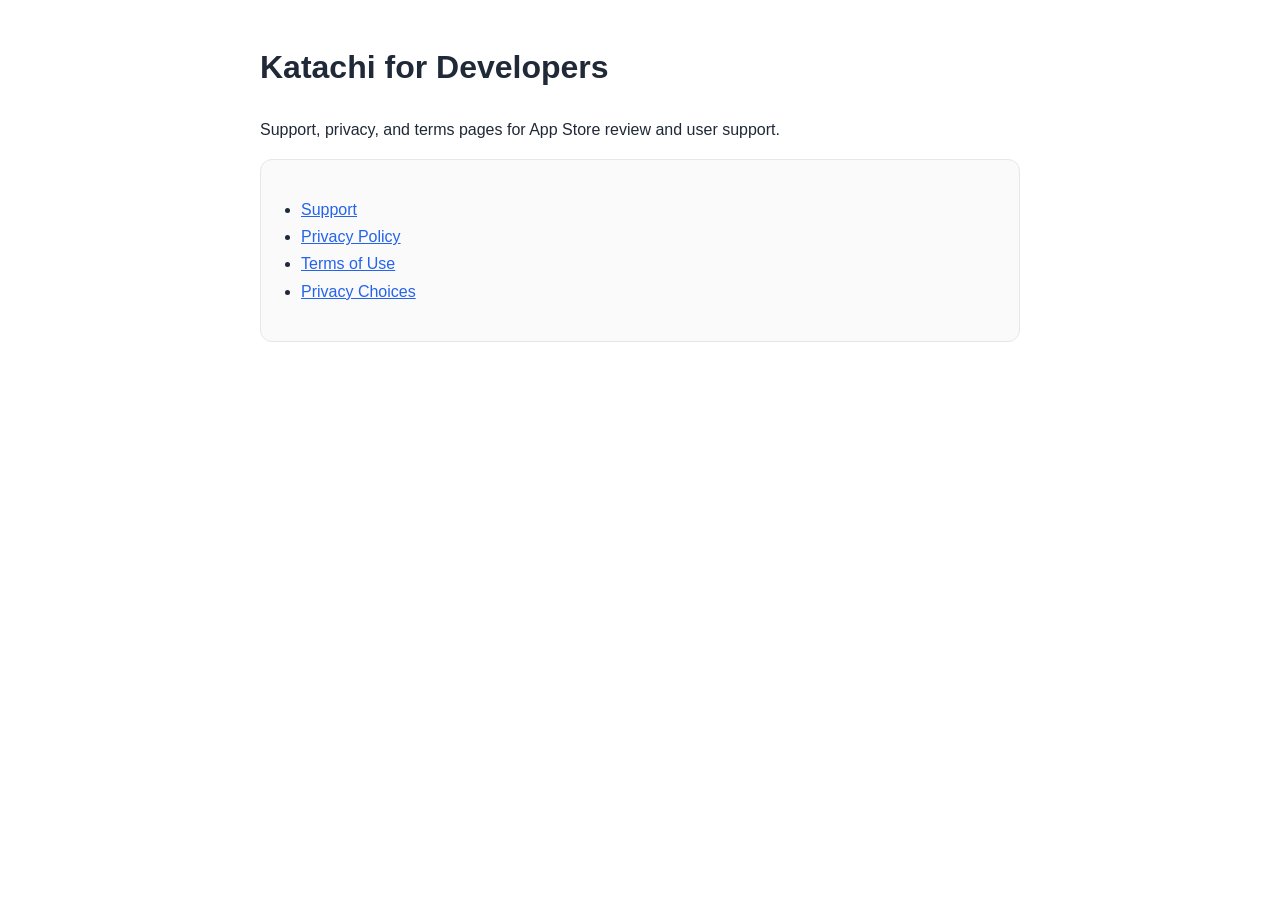
==== docs/index.html @ ce506efa "Prepare release docs and pages" ====
<!doctype html>
<html lang="ja">
<head>
  <meta charset="utf-8">
  <meta name="viewport" content="width=device-width, initial-scale=1">
  <title>Katachi for Developers</title>
  <style>
    body{font-family:-apple-system,BlinkMacSystemFont,"Hiragino Sans","Hiragino Kaku Gothic ProN",sans-serif;line-height:1.7;max-width:760px;margin:40px auto;padding:0 20px;color:#1f2937}
    a{color:#2563eb}
    ul{padding-left:20px}
    .card{padding:20px;border:1px solid #e5e7eb;border-radius:12px;background:#fafafa}
  </style>
</head>
<body>
  <h1>Katachi for Developers</h1>
  <p>Support, privacy, and terms pages for App Store review and user support.</p>
  <div class="card">
    <ul>
      <li><a href="./support.html">Support</a></li>
      <li><a href="./privacy-policy.html">Privacy Policy</a></li>
      <li><a href="./terms-of-use.html">Terms of Use</a></li>
      <li><a href="./privacy-choices.html">Privacy Choices</a></li>
    </ul>
  </div>
</body>
</html>
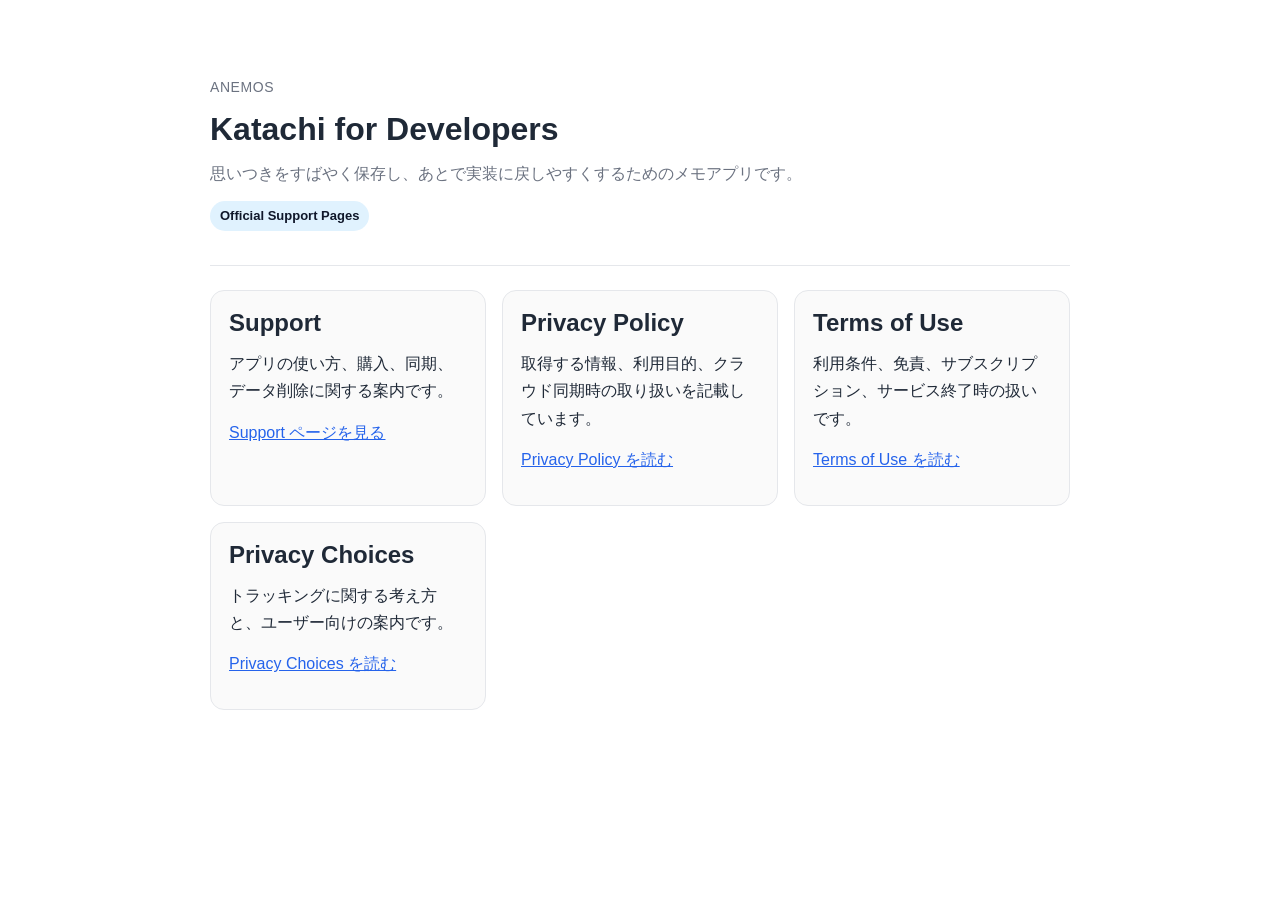
==== commit 27ae683b: "Polish GitHub Pages support site" ====
--- a/docs/index.html
+++ b/docs/index.html
@@ -3,24 +3,51 @@
 <head>
   <meta charset="utf-8">
   <meta name="viewport" content="width=device-width, initial-scale=1">
-  <title>Katachi for Developers</title>
+  <title>ANEMOS | Katachi for Developers</title>
   <style>
-    body{font-family:-apple-system,BlinkMacSystemFont,"Hiragino Sans","Hiragino Kaku Gothic ProN",sans-serif;line-height:1.7;max-width:760px;margin:40px auto;padding:0 20px;color:#1f2937}
+    :root{color-scheme:light}
+    body{font-family:-apple-system,BlinkMacSystemFont,"Hiragino Sans","Hiragino Kaku Gothic ProN",sans-serif;line-height:1.7;max-width:860px;margin:0 auto;padding:48px 20px;color:#1f2937;background:#fff}
     a{color:#2563eb}
-    ul{padding-left:20px}
-    .card{padding:20px;border:1px solid #e5e7eb;border-radius:12px;background:#fafafa}
+    h1,h2{line-height:1.2;margin:0 0 12px}
+    p{margin:0 0 14px}
+    ul{padding-left:20px;margin:0}
+    .eyebrow{font-size:14px;letter-spacing:.04em;text-transform:uppercase;color:#6b7280;margin-bottom:10px}
+    .hero{padding:28px 0 20px;border-bottom:1px solid #e5e7eb}
+    .grid{display:grid;grid-template-columns:repeat(auto-fit,minmax(220px,1fr));gap:16px;margin-top:24px}
+    .card{padding:18px;border:1px solid #e5e7eb;border-radius:14px;background:#fafafa}
+    .muted{color:#6b7280}
+    .label{display:inline-block;font-size:13px;font-weight:600;color:#0f172a;background:#e0f2fe;padding:4px 10px;border-radius:999px;margin-bottom:14px}
   </style>
 </head>
 <body>
-  <h1>Katachi for Developers</h1>
-  <p>Support, privacy, and terms pages for App Store review and user support.</p>
-  <div class="card">
-    <ul>
-      <li><a href="./support.html">Support</a></li>
-      <li><a href="./privacy-policy.html">Privacy Policy</a></li>
-      <li><a href="./terms-of-use.html">Terms of Use</a></li>
-      <li><a href="./privacy-choices.html">Privacy Choices</a></li>
-    </ul>
+  <div class="hero">
+    <div class="eyebrow">ANEMOS</div>
+    <h1>Katachi for Developers</h1>
+    <p class="muted">思いつきをすばやく保存し、あとで実装に戻しやすくするためのメモアプリです。</p>
+    <p class="label">Official Support Pages</p>
+  </div>
+
+  <div class="grid">
+    <div class="card">
+      <h2>Support</h2>
+      <p>アプリの使い方、購入、同期、データ削除に関する案内です。</p>
+      <p><a href="./support.html">Support ページを見る</a></p>
+    </div>
+    <div class="card">
+      <h2>Privacy Policy</h2>
+      <p>取得する情報、利用目的、クラウド同期時の取り扱いを記載しています。</p>
+      <p><a href="./privacy-policy.html">Privacy Policy を読む</a></p>
+    </div>
+    <div class="card">
+      <h2>Terms of Use</h2>
+      <p>利用条件、免責、サブスクリプション、サービス終了時の扱いです。</p>
+      <p><a href="./terms-of-use.html">Terms of Use を読む</a></p>
+    </div>
+    <div class="card">
+      <h2>Privacy Choices</h2>
+      <p>トラッキングに関する考え方と、ユーザー向けの案内です。</p>
+      <p><a href="./privacy-choices.html">Privacy Choices を読む</a></p>
+    </div>
   </div>
 </body>
 </html>
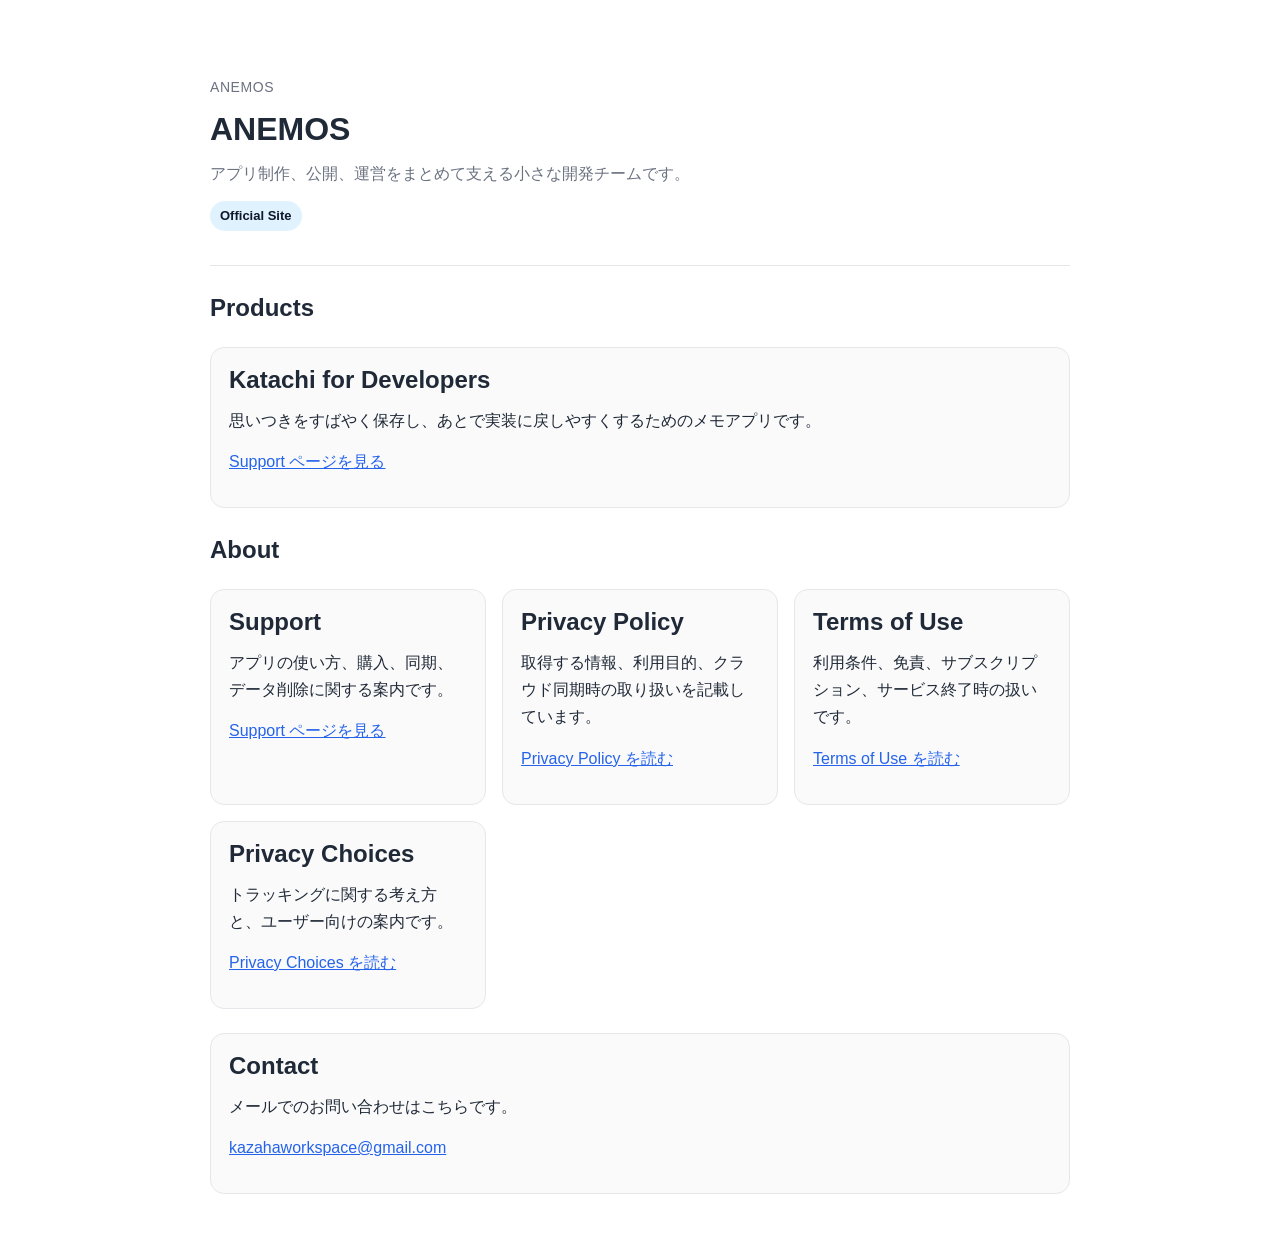
==== commit 775973e5: "Make ANEMOS the official site home" ====
--- a/docs/index.html
+++ b/docs/index.html
@@ -3,7 +3,7 @@
 <head>
   <meta charset="utf-8">
   <meta name="viewport" content="width=device-width, initial-scale=1">
-  <title>ANEMOS | Katachi for Developers</title>
+  <title>ANEMOS</title>
   <style>
     :root{color-scheme:light}
     body{font-family:-apple-system,BlinkMacSystemFont,"Hiragino Sans","Hiragino Kaku Gothic ProN",sans-serif;line-height:1.7;max-width:860px;margin:0 auto;padding:48px 20px;color:#1f2937;background:#fff}
@@ -17,36 +17,59 @@
     .card{padding:18px;border:1px solid #e5e7eb;border-radius:14px;background:#fafafa}
     .muted{color:#6b7280}
     .label{display:inline-block;font-size:13px;font-weight:600;color:#0f172a;background:#e0f2fe;padding:4px 10px;border-radius:999px;margin-bottom:14px}
+    .section{margin-top:28px}
   </style>
 </head>
 <body>
   <div class="hero">
     <div class="eyebrow">ANEMOS</div>
-    <h1>Katachi for Developers</h1>
-    <p class="muted">思いつきをすばやく保存し、あとで実装に戻しやすくするためのメモアプリです。</p>
-    <p class="label">Official Support Pages</p>
+    <h1>ANEMOS</h1>
+    <p class="muted">アプリ制作、公開、運営をまとめて支える小さな開発チームです。</p>
+    <p class="label">Official Site</p>
+  </div>
+
+  <div class="section">
+    <h2>Products</h2>
+    <div class="grid">
+      <div class="card">
+        <h2>Katachi for Developers</h2>
+        <p>思いつきをすばやく保存し、あとで実装に戻しやすくするためのメモアプリです。</p>
+        <p><a href="./support.html">Support ページを見る</a></p>
+      </div>
+    </div>
+  </div>
+
+  <div class="section">
+    <h2>About</h2>
+    <div class="grid">
+      <div class="card">
+        <h2>Support</h2>
+        <p>アプリの使い方、購入、同期、データ削除に関する案内です。</p>
+        <p><a href="./support.html">Support ページを見る</a></p>
+      </div>
+      <div class="card">
+        <h2>Privacy Policy</h2>
+        <p>取得する情報、利用目的、クラウド同期時の取り扱いを記載しています。</p>
+        <p><a href="./privacy-policy.html">Privacy Policy を読む</a></p>
+      </div>
+      <div class="card">
+        <h2>Terms of Use</h2>
+        <p>利用条件、免責、サブスクリプション、サービス終了時の扱いです。</p>
+        <p><a href="./terms-of-use.html">Terms of Use を読む</a></p>
+      </div>
+      <div class="card">
+        <h2>Privacy Choices</h2>
+        <p>トラッキングに関する考え方と、ユーザー向けの案内です。</p>
+        <p><a href="./privacy-choices.html">Privacy Choices を読む</a></p>
+      </div>
+    </div>
   </div>
 
   <div class="grid">
     <div class="card">
-      <h2>Support</h2>
-      <p>アプリの使い方、購入、同期、データ削除に関する案内です。</p>
-      <p><a href="./support.html">Support ページを見る</a></p>
-    </div>
-    <div class="card">
-      <h2>Privacy Policy</h2>
-      <p>取得する情報、利用目的、クラウド同期時の取り扱いを記載しています。</p>
-      <p><a href="./privacy-policy.html">Privacy Policy を読む</a></p>
-    </div>
-    <div class="card">
-      <h2>Terms of Use</h2>
-      <p>利用条件、免責、サブスクリプション、サービス終了時の扱いです。</p>
-      <p><a href="./terms-of-use.html">Terms of Use を読む</a></p>
-    </div>
-    <div class="card">
-      <h2>Privacy Choices</h2>
-      <p>トラッキングに関する考え方と、ユーザー向けの案内です。</p>
-      <p><a href="./privacy-choices.html">Privacy Choices を読む</a></p>
+      <h2>Contact</h2>
+      <p>メールでのお問い合わせはこちらです。</p>
+      <p><a href="mailto:kazahaworkspace@gmail.com">kazahaworkspace@gmail.com</a></p>
     </div>
   </div>
 </body>
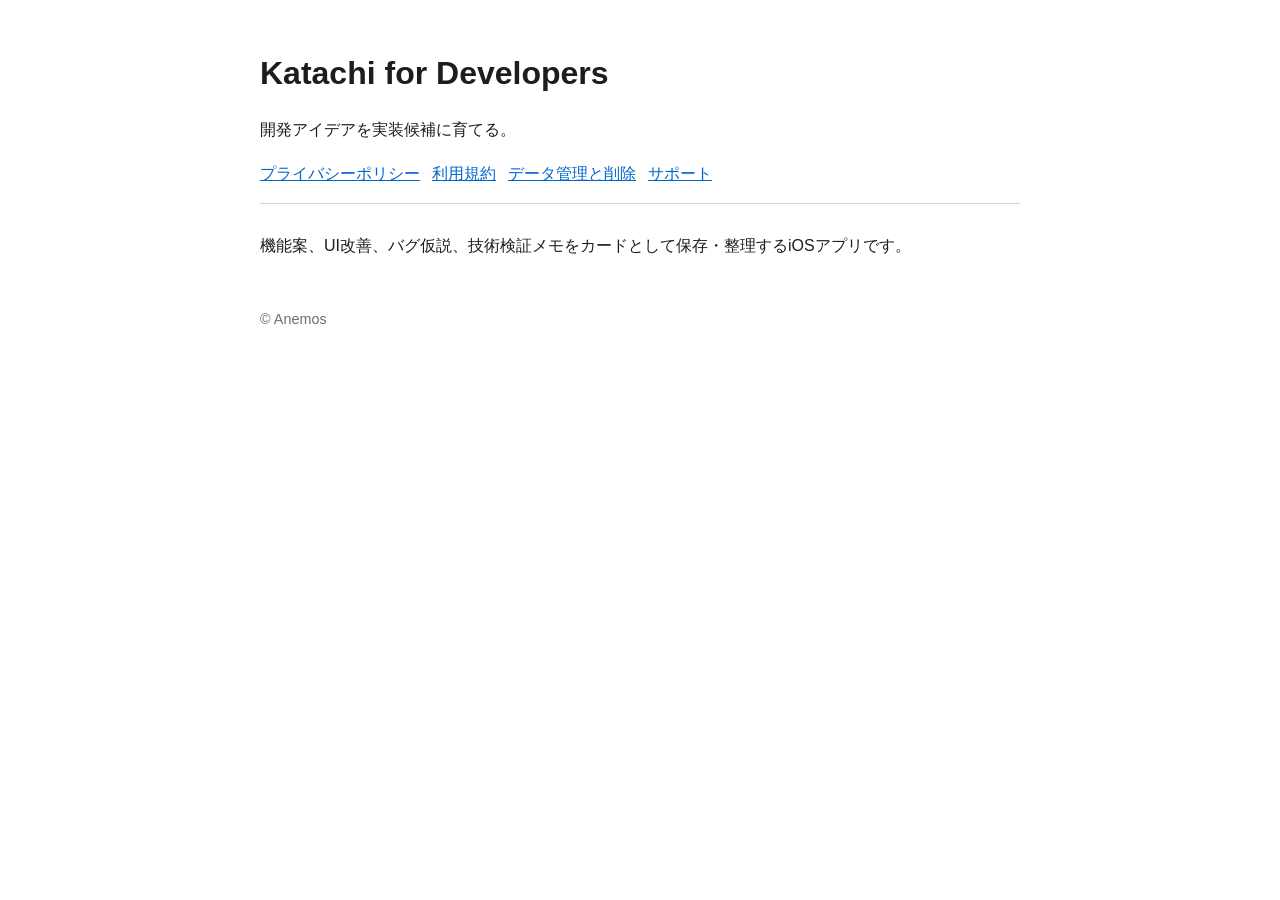
==== commit d3ba8ca1: "Add card management improvements and release materials" ====
--- a/docs/index.html
+++ b/docs/index.html
@@ -1,76 +1 @@
-<!doctype html>
-<html lang="ja">
-<head>
-  <meta charset="utf-8">
-  <meta name="viewport" content="width=device-width, initial-scale=1">
-  <title>ANEMOS</title>
-  <style>
-    :root{color-scheme:light}
-    body{font-family:-apple-system,BlinkMacSystemFont,"Hiragino Sans","Hiragino Kaku Gothic ProN",sans-serif;line-height:1.7;max-width:860px;margin:0 auto;padding:48px 20px;color:#1f2937;background:#fff}
-    a{color:#2563eb}
-    h1,h2{line-height:1.2;margin:0 0 12px}
-    p{margin:0 0 14px}
-    ul{padding-left:20px;margin:0}
-    .eyebrow{font-size:14px;letter-spacing:.04em;text-transform:uppercase;color:#6b7280;margin-bottom:10px}
-    .hero{padding:28px 0 20px;border-bottom:1px solid #e5e7eb}
-    .grid{display:grid;grid-template-columns:repeat(auto-fit,minmax(220px,1fr));gap:16px;margin-top:24px}
-    .card{padding:18px;border:1px solid #e5e7eb;border-radius:14px;background:#fafafa}
-    .muted{color:#6b7280}
-    .label{display:inline-block;font-size:13px;font-weight:600;color:#0f172a;background:#e0f2fe;padding:4px 10px;border-radius:999px;margin-bottom:14px}
-    .section{margin-top:28px}
-  </style>
-</head>
-<body>
-  <div class="hero">
-    <div class="eyebrow">ANEMOS</div>
-    <h1>ANEMOS</h1>
-    <p class="muted">アプリ制作、公開、運営をまとめて支える小さな開発チームです。</p>
-    <p class="label">Official Site</p>
-  </div>
-
-  <div class="section">
-    <h2>Products</h2>
-    <div class="grid">
-      <div class="card">
-        <h2>Katachi for Developers</h2>
-        <p>思いつきをすばやく保存し、あとで実装に戻しやすくするためのメモアプリです。</p>
-        <p><a href="./support.html">Support ページを見る</a></p>
-      </div>
-    </div>
-  </div>
-
-  <div class="section">
-    <h2>About</h2>
-    <div class="grid">
-      <div class="card">
-        <h2>Support</h2>
-        <p>アプリの使い方、購入、同期、データ削除に関する案内です。</p>
-        <p><a href="./support.html">Support ページを見る</a></p>
-      </div>
-      <div class="card">
-        <h2>Privacy Policy</h2>
-        <p>取得する情報、利用目的、クラウド同期時の取り扱いを記載しています。</p>
-        <p><a href="./privacy-policy.html">Privacy Policy を読む</a></p>
-      </div>
-      <div class="card">
-        <h2>Terms of Use</h2>
-        <p>利用条件、免責、サブスクリプション、サービス終了時の扱いです。</p>
-        <p><a href="./terms-of-use.html">Terms of Use を読む</a></p>
-      </div>
-      <div class="card">
-        <h2>Privacy Choices</h2>
-        <p>トラッキングに関する考え方と、ユーザー向けの案内です。</p>
-        <p><a href="./privacy-choices.html">Privacy Choices を読む</a></p>
-      </div>
-    </div>
-  </div>
-
-  <div class="grid">
-    <div class="card">
-      <h2>Contact</h2>
-      <p>メールでのお問い合わせはこちらです。</p>
-      <p><a href="mailto:kazahaworkspace@gmail.com">kazahaworkspace@gmail.com</a></p>
-    </div>
-  </div>
-</body>
-</html>
+<!doctype html><html lang="ja"><meta charset="utf-8"><meta name="viewport" content="width=device-width,initial-scale=1"><title>Katachi for Developers</title><link rel="stylesheet" href="site.css"><body><header><h1>Katachi for Developers</h1><p>開発アイデアを実装候補に育てる。</p><nav><a href="privacy-policy.html">プライバシーポリシー</a><a href="terms-of-use.html">利用規約</a><a href="privacy-choices.html">データ管理と削除</a><a href="support.html">サポート</a></nav></header><p>機能案、UI改善、バグ仮説、技術検証メモをカードとして保存・整理するiOSアプリです。</p><footer>© Anemos</footer></body></html>
--- a/docs/site.css
+++ b/docs/site.css
@@ -0,0 +1 @@
+:root{font-family:-apple-system,BlinkMacSystemFont,"Hiragino Sans",sans-serif;line-height:1.7}body{max-width:760px;margin:0 auto;padding:32px 20px 64px;color:#1d1d1f}header{border-bottom:1px solid #d2d2d7;margin-bottom:28px}h1{font-size:2rem;line-height:1.3}h2{font-size:1.3rem;margin-top:32px}nav{display:flex;flex-wrap:wrap;gap:12px;margin:16px 0}a{color:#06c}li{margin:6px 0}footer{margin-top:48px;color:#6e6e73;font-size:.9rem}
